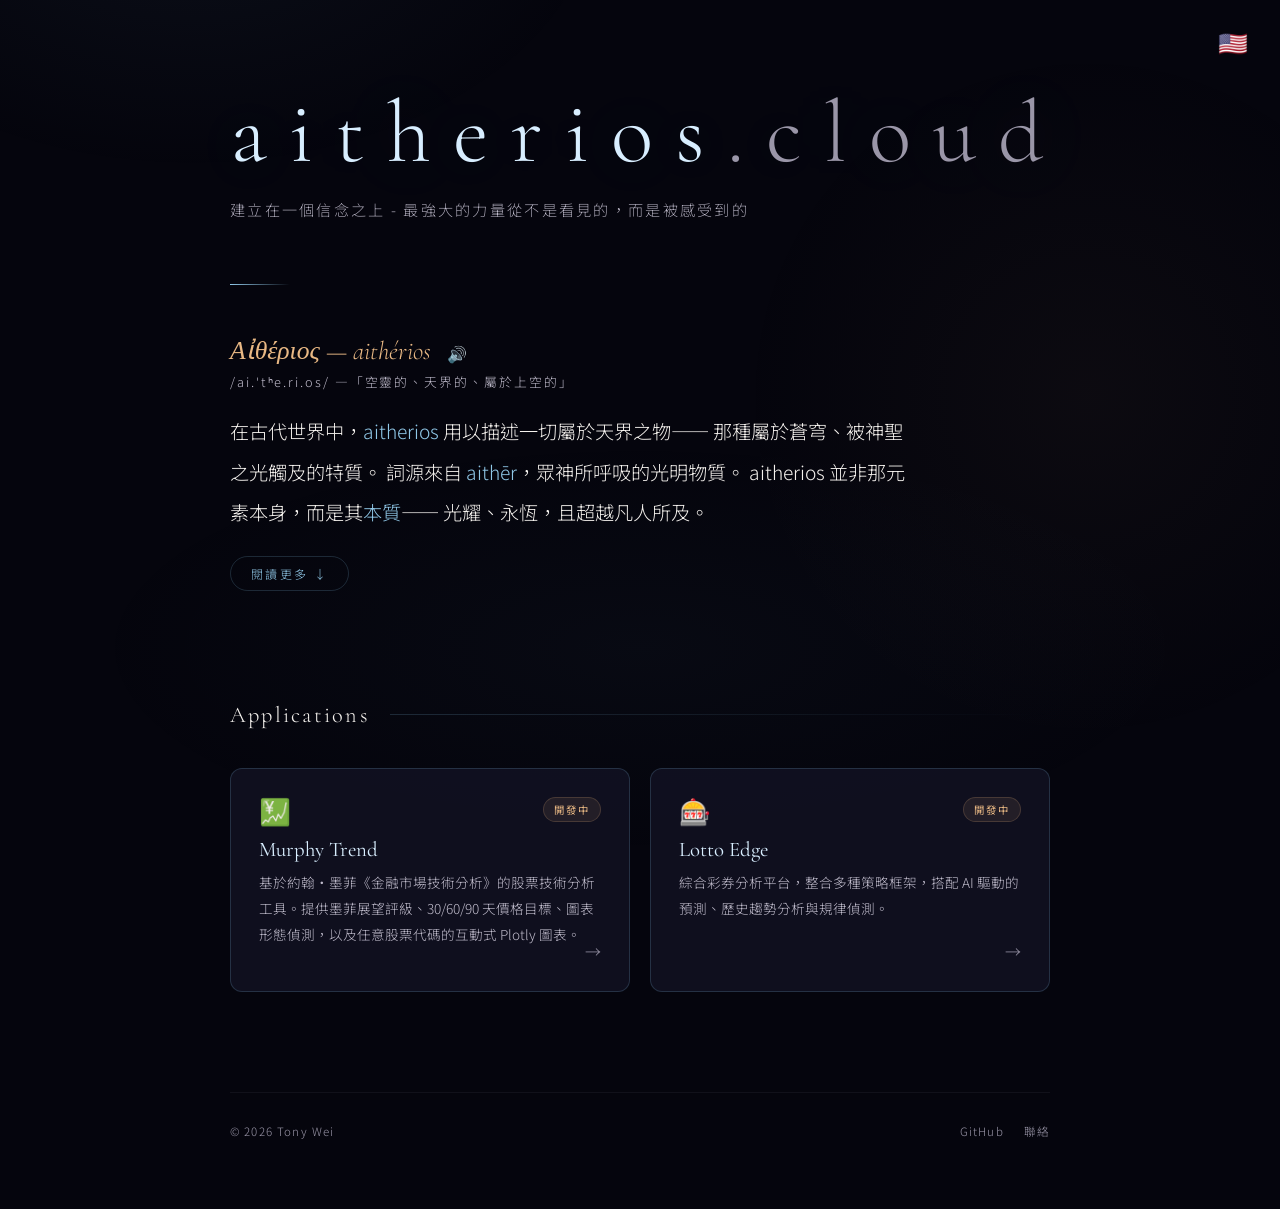
==== index-traditional.html @ 28d4dc87 "Fix page centering: revert container to 900px, reduce tagline letter-spacing Co-Authored-By: Claude " ====
<!DOCTYPE html>
<html lang="zh-Hant">
<head>
<meta charset="UTF-8">
<meta name="viewport" content="width=device-width, initial-scale=1.0">
<title>aitherios.cloud</title>
<link rel="icon" href="data:image/svg+xml,<svg xmlns='http://www.w3.org/2000/svg' viewBox='0 0 100 100'><text y='.9em' font-size='90'>✦</text></svg>">
<link href="https://fonts.googleapis.com/css2?family=Cormorant+Garamond:ital,wght@0,300;0,400;0,600;1,300;1,400&family=Libre+Franklin:wght@200;300;400;500&family=Noto+Sans+TC:wght@200;300;400;500&display=swap" rel="stylesheet">
<style>
  :root {
    --bg-deep: #05050d;
    --bg-mid: #0a0a18;
    --bg-card: rgba(18, 18, 35, 0.85);
    --bg-card-hover: rgba(28, 28, 50, 0.95);
    --border-subtle: rgba(126, 184, 218, 0.2);
    --border-hover: rgba(126, 184, 218, 0.45);
    --aether-glow: #90c8e8;
    --aether-light: #d8eeff;
    --aether-warm: #e8b884;
    --status-live: #7edf9e;
    --status-dev: #e8b884;
    --status-planned: #a8a4b8;
    --text-primary: #f5f2ee;
    --text-muted: #c0bccc;
    --text-dim: #9a96a8;
  }

  * { margin: 0; padding: 0; box-sizing: border-box; }

  body {
    background: var(--bg-deep);
    color: var(--text-primary);
    font-family: 'Noto Sans TC', 'Libre Franklin', sans-serif;
    font-weight: 300;
    overflow-x: hidden;
  }

  .atmosphere { position: fixed; inset: 0; z-index: 0; overflow: hidden; }

  .atmosphere::before {
    content: '';
    position: absolute;
    top: -40%; left: -20%; width: 140%; height: 140%;
    background: 
      radial-gradient(ellipse 600px 400px at 25% 20%, rgba(126, 184, 218, 0.06) 0%, transparent 70%),
      radial-gradient(ellipse 500px 500px at 75% 60%, rgba(212, 165, 116, 0.04) 0%, transparent 70%),
      radial-gradient(ellipse 800px 300px at 50% 80%, rgba(126, 184, 218, 0.03) 0%, transparent 70%);
    animation: drift 30s ease-in-out infinite alternate;
  }

  @keyframes drift {
    0% { transform: translate(0, 0) rotate(0deg); }
    100% { transform: translate(30px, -20px) rotate(1deg); }
  }

  .stars { position: fixed; inset: 0; z-index: 0; }

  .star {
    position: absolute; width: 2px; height: 2px;
    background: var(--aether-light); border-radius: 50%; opacity: 0;
    animation: twinkle var(--duration) ease-in-out infinite;
    animation-delay: var(--delay);
  }

  @keyframes twinkle { 0%, 100% { opacity: 0; } 50% { opacity: var(--max-opacity); } }

  .container { position: relative; z-index: 1; max-width: 900px; margin: 0 auto; padding: 0 40px; }

  .hero { min-height: 60vh; display: flex; flex-direction: column; justify-content: center; padding: 80px 0 20px; }

  .wordmark {
    font-family: 'Cormorant Garamond', serif; font-weight: 300;
    font-size: clamp(3.2rem, 8vw, 5.5rem); letter-spacing: 0.25em;
    text-transform: lowercase; color: var(--aether-light); margin-bottom: 8px;
    opacity: 0; animation: fadeUp 1.5s ease-out 0.3s forwards;
    text-shadow: 0 0 80px rgba(126, 184, 218, 0.2);
  }

  .wordmark span { color: var(--text-dim); font-weight: 300; }

  .tagline {
    font-family: 'Noto Sans TC', sans-serif; font-weight: 200;
    font-size: clamp(0.8rem, 1.8vw, 0.95rem); letter-spacing: 0.15em;
    color: var(--text-muted); margin-bottom: 60px;
    opacity: 0; animation: fadeUp 1.5s ease-out 0.6s forwards;
    max-width: 900px; line-height: 2;
  }

  .divider { width: 60px; height: 1px; background: linear-gradient(90deg, var(--aether-glow), transparent); margin-bottom: 50px; opacity: 0; animation: fadeUp 1.5s ease-out 0.8s forwards; }

  .etymology { margin-bottom: 50px; opacity: 0; animation: fadeUp 1.5s ease-out 1s forwards; }

  .greek { font-family: 'Cormorant Garamond', serif; font-size: 1.6rem; font-style: italic; color: var(--aether-warm); margin-bottom: 6px; font-weight: 300; }

  .pronunciation { font-size: 0.8rem; color: var(--text-muted); letter-spacing: 0.15em; margin-bottom: 20px; }

  .definition { font-family: 'Noto Sans TC', 'Cormorant Garamond', serif; font-size: clamp(1rem, 2.5vw, 1.2rem); line-height: 2.1; color: var(--text-primary); font-weight: 300; max-width: 680px; }
  .definition em { color: var(--aether-glow); font-style: normal; }

  .speaker-btn { background: none; border: none; cursor: pointer; font-size: 1rem; vertical-align: middle; margin-left: 6px; opacity: 0.9; transition: opacity 0.3s ease, transform 0.2s ease; padding: 2px 4px; }
  .speaker-btn:hover { opacity: 1; transform: scale(1.15); }
  .speaker-btn.playing { opacity: 1; animation: pulse-speaker 0.6s ease-in-out infinite alternate; }
  @keyframes pulse-speaker { from { transform: scale(1); } to { transform: scale(1.2); } }

  .read-more-btn { background: none; border: 1px solid var(--border-subtle); color: var(--aether-glow); font-family: 'Noto Sans TC', sans-serif; font-size: 0.75rem; font-weight: 300; letter-spacing: 0.2em; padding: 8px 20px; border-radius: 24px; cursor: pointer; margin-top: 24px; transition: all 0.4s ease; display: inline-block; }
  .read-more-btn:hover { border-color: var(--aether-glow); background: rgba(126, 184, 218, 0.06); transform: translateY(-1px); }
  .read-more-btn.expanded { border-color: var(--text-dim); color: var(--text-dim); }

  .read-more-content { max-height: 0; overflow: hidden; opacity: 0; transition: max-height 0.8s ease, opacity 0.6s ease; }
  .read-more-content.show { max-height: 1600px; opacity: 1; }

  .read-more-content .meaning { display: grid; grid-template-columns: 80px 1fr; gap: 24px; align-items: start; margin-bottom: 36px; }
  .read-more-content .meaning-label { font-size: 0.7rem; letter-spacing: 0.3em; text-transform: uppercase; color: var(--aether-glow); padding-top: 5px; text-align: right; font-family: 'Noto Sans TC', sans-serif; }
  .read-more-content .meaning-text { font-family: 'Noto Sans TC', 'Cormorant Garamond', serif; font-size: 1.05rem; line-height: 2.1; color: var(--text-muted); font-weight: 300; }
  .read-more-content .meaning-text strong { color: var(--text-primary); font-weight: 400; }
  .read-more-content .meaning-text em { color: var(--aether-glow); font-style: normal; }

  .apps-section { padding: 40px 0 100px; opacity: 0; animation: fadeUp 1.5s ease-out 1.3s forwards; }
  .section-header { display: flex; align-items: center; gap: 20px; margin-bottom: 40px; }
  .section-title { font-family: 'Cormorant Garamond', serif; font-size: 1.4rem; font-weight: 300; color: var(--text-primary); letter-spacing: 0.1em; }
  .section-line { flex: 1; height: 1px; background: linear-gradient(90deg, var(--border-subtle), transparent); }

  .apps-grid { display: grid; grid-template-columns: repeat(auto-fill, minmax(280px, 1fr)); gap: 20px; }

  .app-card { background: var(--bg-card); border: 1px solid var(--border-subtle); border-radius: 12px; padding: 28px; text-decoration: none; color: inherit; transition: all 0.4s ease; position: relative; overflow: hidden; }
  .app-card::before { content: ''; position: absolute; top: 0; left: 0; right: 0; height: 1px; background: linear-gradient(90deg, transparent, var(--aether-glow), transparent); opacity: 0; transition: opacity 0.4s ease; }
  .app-card:hover { background: var(--bg-card-hover); border-color: var(--border-hover); transform: translateY(-2px); }
  .app-card:hover::before { opacity: 0.6; }

  .app-card-header { display: flex; justify-content: space-between; align-items: flex-start; margin-bottom: 14px; }
  .app-icon { font-size: 1.6rem; line-height: 1; }
  .app-status { font-size: 0.65rem; letter-spacing: 0.2em; padding: 4px 10px; border-radius: 20px; font-weight: 400; }
  .status-live { color: var(--status-live); background: rgba(110, 207, 142, 0.1); border: 1px solid rgba(110, 207, 142, 0.2); }
  .status-dev { color: var(--status-dev); background: rgba(212, 165, 116, 0.1); border: 1px solid rgba(212, 165, 116, 0.2); }
  .status-planned { color: var(--status-planned); background: rgba(138, 134, 151, 0.1); border: 1px solid rgba(138, 134, 151, 0.2); }
  .app-name { font-family: 'Cormorant Garamond', serif; font-size: 1.3rem; font-weight: 400; color: var(--aether-light); margin-bottom: 8px; }
  .app-desc { font-size: 0.85rem; line-height: 1.9; color: var(--text-muted); margin-bottom: 16px; font-family: 'Noto Sans TC', sans-serif; }
  .app-tech { display: flex; flex-wrap: wrap; gap: 6px; }
  .tech-tag { font-size: 0.65rem; letter-spacing: 0.1em; color: var(--text-dim); background: rgba(90, 86, 104, 0.15); border: 1px solid rgba(90, 86, 104, 0.2); padding: 3px 8px; border-radius: 4px; }
  .app-arrow { position: absolute; bottom: 28px; right: 28px; color: var(--text-dim); font-size: 1rem; transition: all 0.3s ease; }
  .app-card:hover .app-arrow { color: var(--aether-glow); transform: translateX(3px); }

  .footer { padding: 30px 0; border-top: 1px solid rgba(90, 86, 104, 0.15); display: flex; justify-content: space-between; align-items: center; opacity: 0; animation: fadeUp 1.5s ease-out 1.6s forwards; margin-bottom: 40px; }
  .footer-text { font-size: 0.72rem; color: var(--text-dim); letter-spacing: 0.1em; }
  .footer-links { display: flex; gap: 20px; }
  .footer-links a { font-size: 0.72rem; color: var(--text-dim); text-decoration: none; letter-spacing: 0.1em; transition: color 0.3s ease; }
  .footer-links a:hover { color: var(--aether-glow); }

  .lang-switch { position: fixed; top: 24px; right: 32px; z-index: 10; }
  .lang-switch a { font-size: 1.5rem; text-decoration: none; opacity: 1; transition: opacity 0.3s ease, transform 0.2s ease; display: inline-block; }
  .lang-switch a:hover { opacity: 1; transform: scale(1.15); }

  @keyframes fadeUp { from { opacity: 0; transform: translateY(20px); } to { opacity: 1; transform: translateY(0); } }

  @media (max-width: 600px) {
    .container { padding: 0 24px; }
    .read-more-content .meaning { grid-template-columns: 1fr; gap: 6px; }
    .read-more-content .meaning-label { text-align: left; }
    .apps-grid { grid-template-columns: 1fr; }
    .footer { flex-direction: column; gap: 12px; text-align: center; }
  }
</style>
</head>
<body>

<div class="lang-switch"><a href="index.html" title="English">🇺🇸</a></div>
<div class="atmosphere"></div>
<div class="stars" id="stars"></div>

<div class="container">
  <section class="hero">
    <h1 class="wordmark">aitherios<span>.cloud</span></h1>
    <p class="tagline">建立在一個信念之上 - 最強大的力量從不是看見的，而是被感受到的</p>

    <div class="divider"></div>

    <section class="etymology">
      <p class="greek">Αἰθέριος — aithérios <button class="speaker-btn" onclick="speakAitherios()" title="聆聽發音">🔊</button></p>
      <p class="pronunciation">/ai.ˈtʰe.ri.os/ —「空靈的、天界的、屬於上空的」</p>
      <p class="definition">
        在古代世界中，<em>aitherios</em> 用以描述一切屬於天界之物——
        那種屬於蒼穹、被神聖之光觸及的特質。
        詞源來自 <em>aithēr</em>，眾神所呼吸的光明物質。
        aitherios 並非那元素本身，而是其<em>本質</em>——
        光耀、永恆，且超越凡人所及。
      </p>
      <button class="read-more-btn" id="readMoreBtn" onclick="toggleReadMore()">閱讀更多 ↓</button>
      <div class="read-more-content" id="readMoreContent">
        <div class="meaning" style="margin-top: 30px;">
          <span class="meaning-label">詞源</span>
          <p class="meaning-text">
            <strong>源自 αἴθειν ——「燃燒、發光」。</strong> 這個詞的根源蘊含著火焰。
            古希臘人相信，在凡人所呼吸的塵世空氣之上，
            存在著一種更高、更純淨的物質——光明且不朽——
            唯有神祇得以呼吸。這便是 <em>aithēr</em>，光耀的上層天空。
          </p>
        </div>
        <div class="meaning">
          <span class="meaning-label">哲學</span>
          <p class="meaning-text">
            <strong>亞里斯多德的「第五元素」。</strong> 雖然柏拉圖曾暗示其存在，
            但真正將以太形式化為第五元素——<em>quinta essentia</em>——的是亞里斯多德。
            它不同於土、水、火、氣四種塵世元素；
            後者直線運動且會衰敗，而以太則作圓周運動，
            永恆不滅，構成天體本身。
          </p>
        </div>
        <div class="meaning">
          <span class="meaning-label">物理</span>
          <p class="meaning-text">
            <strong>發光以太。</strong> 到了十九世紀，物理學家重新想像以太為
            光波在虛空中傳播的無形媒介——
            宇宙空間本身的結構。
            1887 年的米開耳孫–莫雷實驗未能發現其蹤跡，
            為愛因斯坦的相對論鋪平道路。
            然而那種直覺仍然延續：
            空間並非真正的空無，而是充滿看不見的力量。
          </p>
        </div>
        <div class="meaning">
          <span class="meaning-label">傳承</span>
          <p class="meaning-text">
            <strong>Αἰθέριος —— 形容詞，本質。</strong> 當 <em>aithēr</em> 指稱物質本身，
            <em>aithérios</em> 描述的是參與其中之物——
            那種空靈、天界的特質，
            並非事物本身，而是被神聖觸及的狀態。
            這正是 <em>aitherios.cloud</em> 名稱所承載的意涵。
          </p>
        </div>
        <div class="meaning">
          <span class="meaning-label">神話</span>
          <p class="meaning-text">
            <strong>第五元素。</strong> 當土、水、火、氣構成凡世，
            以太則是神性的物質——
            不朽、永恆、光耀不滅——
            充滿眾神呼吸、群星燃燒的天界穹頂。
          </p>
        </div>
        <div class="meaning">
          <span class="meaning-label">科學</span>
          <p class="meaning-text">
            <strong>無形的媒介。</strong> 數個世紀以來，物理學家相信以太瀰漫於整個空間——
            一種看不見的結構，使光波得以在宇宙中傳播。
            雖然此理論被否定，但那個概念仍然存在：
            有某種力量將一切連結。
          </p>
        </div>
        <div class="meaning">
          <span class="meaning-label">此刻</span>
          <p class="meaning-text">
            <strong>重新想像的雲端。</strong> 若古代以太是天地之間的媒介，
            那麼現代雲端則是思想與創造之間的媒介。
            無形、無所不在，並閃耀著可能性的光芒。
          </p>
        </div>
      </div>
    </section>
  </section>

  <!-- 應用程式 -->
  <section class="apps-section">
    <div class="section-header">
      <h2 class="section-title">Applications</h2>
      <div class="section-line"></div>
    </div>
    <div class="apps-grid" id="apps-grid"></div>
  </section>

  <footer class="footer">
    <span class="footer-text">© 2026 Tony Wei</span>
    <div class="footer-links">
      <a href="https://github.com" target="_blank">GitHub</a>
      <a href="mailto:tonywei168@gmail.com">聯絡</a>
    </div>
  </footer>
</div>

<script>
  function speakAitherios() {
    const btn = document.querySelector('.speaker-btn');
    if ('speechSynthesis' in window) {
      window.speechSynthesis.cancel();
      const utterance = new SpeechSynthesisUtterance('αιθέριος');
      utterance.rate = 0.75;
      utterance.pitch = 1;
      utterance.lang = 'el-GR';
      const voices = window.speechSynthesis.getVoices();
      const preferred = voices.find(v => v.lang.startsWith('el')) || voices.find(v => v.lang.startsWith('en'));
      if (preferred) utterance.voice = preferred;
      btn.classList.add('playing');
      utterance.onend = () => btn.classList.remove('playing');
      utterance.onerror = () => btn.classList.remove('playing');
      window.speechSynthesis.speak(utterance);
    }
  }

  if ('speechSynthesis' in window) {
    window.speechSynthesis.getVoices();
    window.speechSynthesis.onvoiceschanged = () => window.speechSynthesis.getVoices();
  }

  function toggleReadMore() {
    const content = document.getElementById('readMoreContent');
    const btn = document.getElementById('readMoreBtn');
    if (content.classList.contains('show')) {
      content.classList.remove('show');
      btn.classList.remove('expanded');
      btn.textContent = '閱讀更多 \u2193';
    } else {
      content.classList.add('show');
      btn.classList.add('expanded');
      btn.textContent = '收起 \u2191';
    }
  }

  const APPS = [
    {
      name: "Murphy Trend",
      icon: "💹 ",
      description: "基於約翰·墨菲《金融市場技術分析》的股票技術分析工具。提供墨菲展望評級、30/60/90 天價格目標、圖表形態偵測，以及任意股票代碼的互動式 Plotly 圖表。",
      status: "dev",
      url: "https://murphy-trend.aitherios.cloud",
    },
    {
      name: "Lotto Edge",
      icon: "🎰",
      description: "綜合彩券分析平台，整合多種策略框架，搭配 AI 驅動的預測、歷史趨勢分析與規律偵測。",
      status: "dev",
      url: "https://lotto-edge.aitherios.cloud",
    },
  ];

  const statusLabels = { live: { text: "上線中", class: "status-live" }, dev: { text: "開發中", class: "status-dev" }, planned: { text: "規劃中", class: "status-planned" } };
  const grid = document.getElementById('apps-grid');
  APPS.forEach(app => {
    const s = statusLabels[app.status] || statusLabels.planned;
    const card = document.createElement('a');
    card.className = 'app-card';
    card.href = app.url;
    card.target = '_blank';
    card.rel = 'noopener noreferrer';
    card.innerHTML = `<div class="app-card-header"><span class="app-icon">${app.icon}</span><span class="app-status ${s.class}">${s.text}</span></div><h3 class="app-name">${app.name}</h3><p class="app-desc">${app.description}</p><span class="app-arrow">→</span>`;
    grid.appendChild(card);
  });

  const starsContainer = document.getElementById('stars');
  for (let i = 0; i < 80; i++) {
    const star = document.createElement('div');
    star.className = 'star';
    star.style.left = Math.random() * 100 + '%';
    star.style.top = Math.random() * 100 + '%';
    star.style.setProperty('--duration', (3 + Math.random() * 6) + 's');
    star.style.setProperty('--delay', Math.random() * 5 + 's');
    star.style.setProperty('--max-opacity', (0.15 + Math.random() * 0.4).toFixed(2));
    if (Math.random() > 0.7) { star.style.width = '3px'; star.style.height = '3px'; }
    starsContainer.appendChild(star);
  }
</script>
</body>
</html>
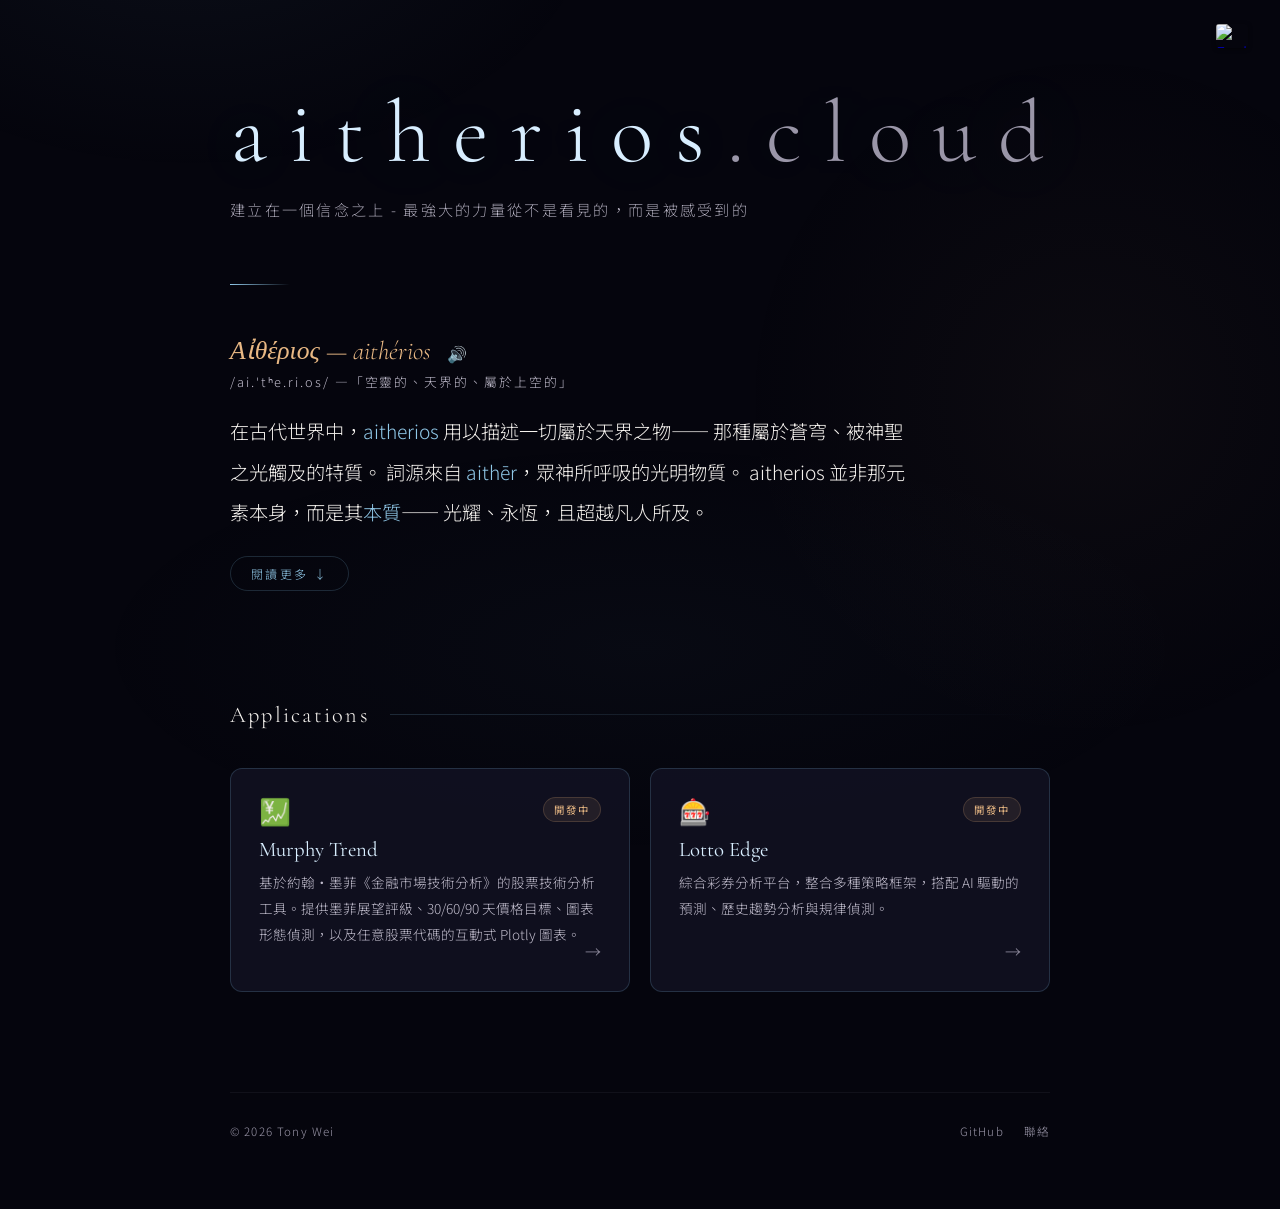
==== commit f50cd721: "fix pronounce and flages" ====
--- a/index-traditional.html
+++ b/index-traditional.html
@@ -148,8 +148,9 @@
   .footer-links a:hover { color: var(--aether-glow); }
 
   .lang-switch { position: fixed; top: 24px; right: 32px; z-index: 10; }
-  .lang-switch a { font-size: 1.5rem; text-decoration: none; opacity: 1; transition: opacity 0.3s ease, transform 0.2s ease; display: inline-block; }
+  .lang-switch a { text-decoration: none; opacity: 1; transition: opacity 0.3s ease, transform 0.2s ease; display: inline-block; }
   .lang-switch a:hover { opacity: 1; transform: scale(1.15); }
+  .lang-switch img { width: 32px; height: 24px; display: block; border-radius: 3px; box-shadow: 0 1px 4px rgba(0,0,0,0.4); }
 
   @keyframes fadeUp { from { opacity: 0; transform: translateY(20px); } to { opacity: 1; transform: translateY(0); } }
 
@@ -164,7 +165,7 @@
 </head>
 <body>
 
-<div class="lang-switch"><a href="index.html" title="English">🇺🇸</a></div>
+<div class="lang-switch"><a href="index.html" title="English"><img src="https://flagcdn.com/32x24/us.png" srcset="https://flagcdn.com/64x48/us.png 2x" alt="English"></a></div>
 <div class="atmosphere"></div>
 <div class="stars" id="stars"></div>
 
@@ -176,7 +177,7 @@
     <div class="divider"></div>
 
     <section class="etymology">
-      <p class="greek">Αἰθέριος — aithérios <button class="speaker-btn" onclick="speakAitherios()" title="聆聽發音">🔊</button></p>
+      <p class="greek">Αἰθέριος — aithérios <button class="speaker-btn" onclick="document.getElementById('aitherios-audio').play()" title="聆聽發音">🔊</button><audio id="aitherios-audio" src="aitherios.mp3"></audio></p>
       <p class="pronunciation">/ai.ˈtʰe.ri.os/ —「空靈的、天界的、屬於上空的」</p>
       <p class="definition">
         在古代世界中，<em>aitherios</em> 用以描述一切屬於天界之物——
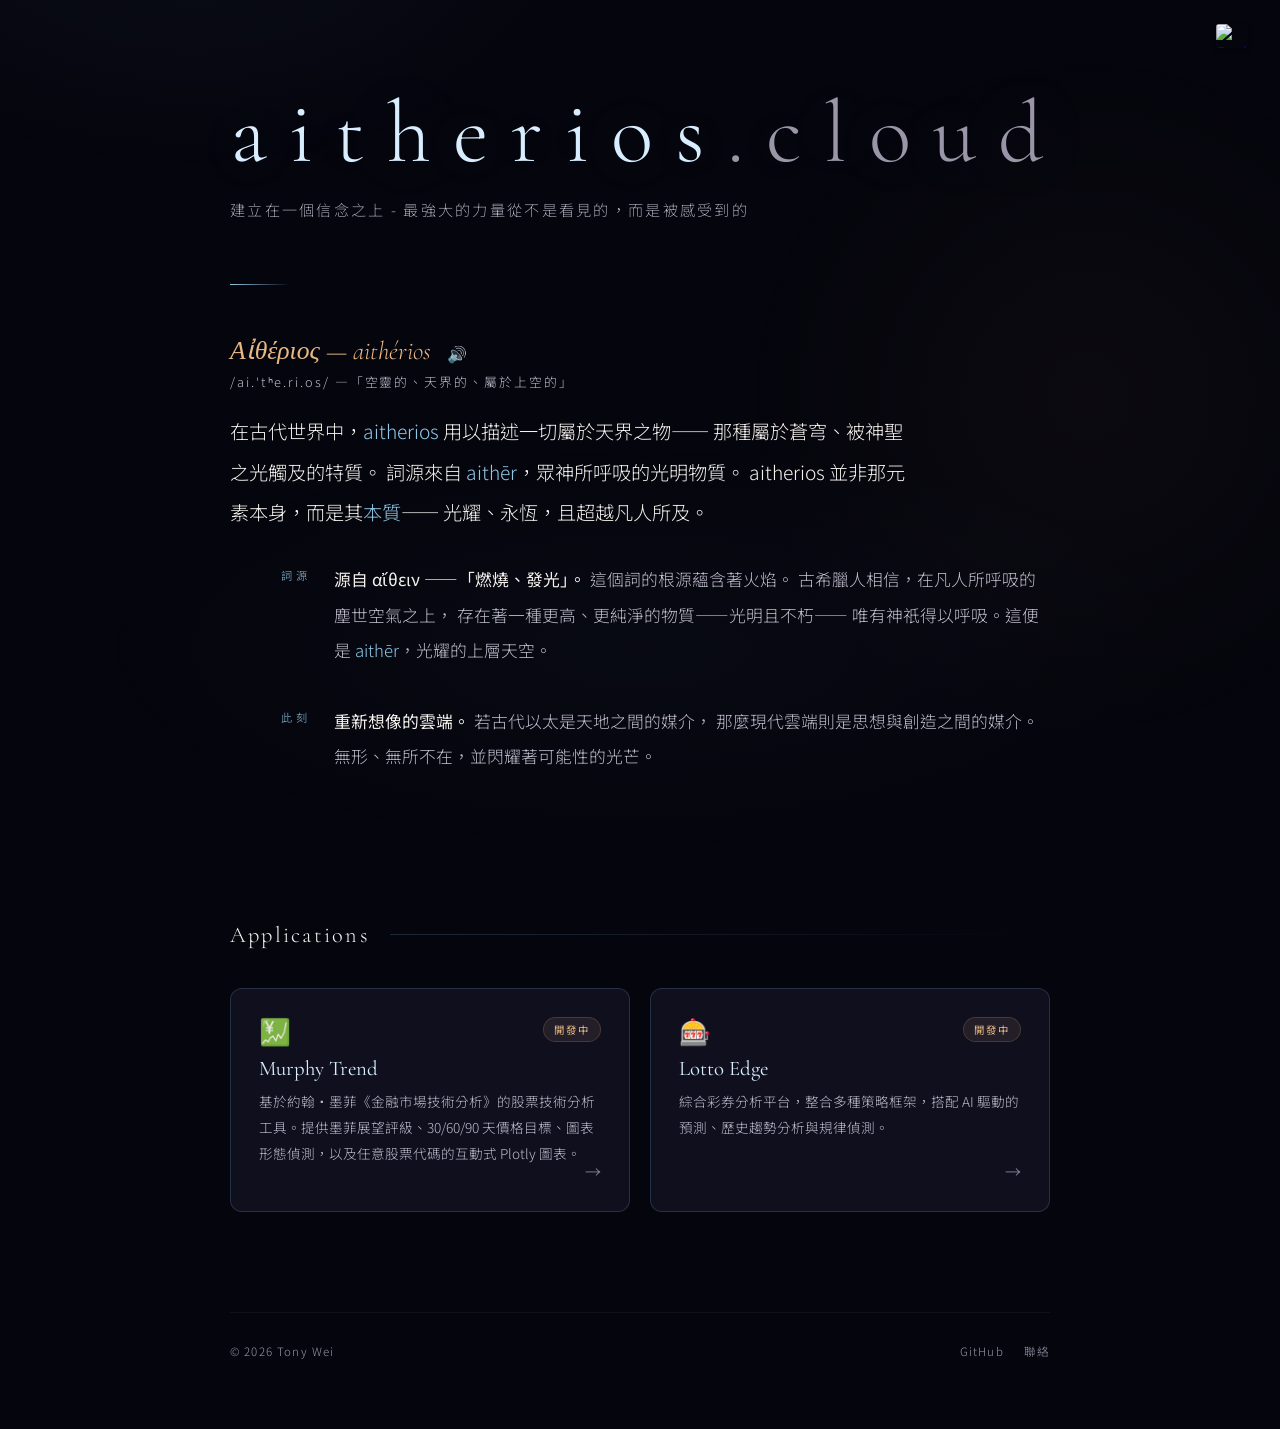
==== commit c2820a55: "fix:" ====
--- a/index-traditional.html
+++ b/index-traditional.html
@@ -103,12 +103,7 @@
   .speaker-btn.playing { opacity: 1; animation: pulse-speaker 0.6s ease-in-out infinite alternate; }
   @keyframes pulse-speaker { from { transform: scale(1); } to { transform: scale(1.2); } }
 
-  .read-more-btn { background: none; border: 1px solid var(--border-subtle); color: var(--aether-glow); font-family: 'Noto Sans TC', sans-serif; font-size: 0.75rem; font-weight: 300; letter-spacing: 0.2em; padding: 8px 20px; border-radius: 24px; cursor: pointer; margin-top: 24px; transition: all 0.4s ease; display: inline-block; }
-  .read-more-btn:hover { border-color: var(--aether-glow); background: rgba(126, 184, 218, 0.06); transform: translateY(-1px); }
-  .read-more-btn.expanded { border-color: var(--text-dim); color: var(--text-dim); }
-
-  .read-more-content { max-height: 0; overflow: hidden; opacity: 0; transition: max-height 0.8s ease, opacity 0.6s ease; }
-  .read-more-content.show { max-height: 1600px; opacity: 1; }
+  .read-more-content { max-height: none; overflow: visible; opacity: 1; }
 
   .read-more-content .meaning { display: grid; grid-template-columns: 80px 1fr; gap: 24px; align-items: start; margin-bottom: 36px; }
   .read-more-content .meaning-label { font-size: 0.7rem; letter-spacing: 0.3em; text-transform: uppercase; color: var(--aether-glow); padding-top: 5px; text-align: right; font-family: 'Noto Sans TC', sans-serif; }
@@ -186,7 +181,6 @@
         aitherios 並非那元素本身，而是其<em>本質</em>——
         光耀、永恆，且超越凡人所及。
       </p>
-      <button class="read-more-btn" id="readMoreBtn" onclick="toggleReadMore()">閱讀更多 ↓</button>
       <div class="read-more-content" id="readMoreContent">
         <div class="meaning" style="margin-top: 30px;">
           <span class="meaning-label">詞源</span>
@@ -197,6 +191,7 @@
             唯有神祇得以呼吸。這便是 <em>aithēr</em>，光耀的上層天空。
           </p>
         </div>
+        <!--
         <div class="meaning">
           <span class="meaning-label">哲學</span>
           <p class="meaning-text">
@@ -247,6 +242,7 @@
             有某種力量將一切連結。
           </p>
         </div>
+      -->
         <div class="meaning">
           <span class="meaning-label">此刻</span>
           <p class="meaning-text">
@@ -301,20 +297,6 @@
     window.speechSynthesis.onvoiceschanged = () => window.speechSynthesis.getVoices();
   }
 
-  function toggleReadMore() {
-    const content = document.getElementById('readMoreContent');
-    const btn = document.getElementById('readMoreBtn');
-    if (content.classList.contains('show')) {
-      content.classList.remove('show');
-      btn.classList.remove('expanded');
-      btn.textContent = '閱讀更多 \u2193';
-    } else {
-      content.classList.add('show');
-      btn.classList.add('expanded');
-      btn.textContent = '收起 \u2191';
-    }
-  }
-
   const APPS = [
     {
       name: "Murphy Trend",
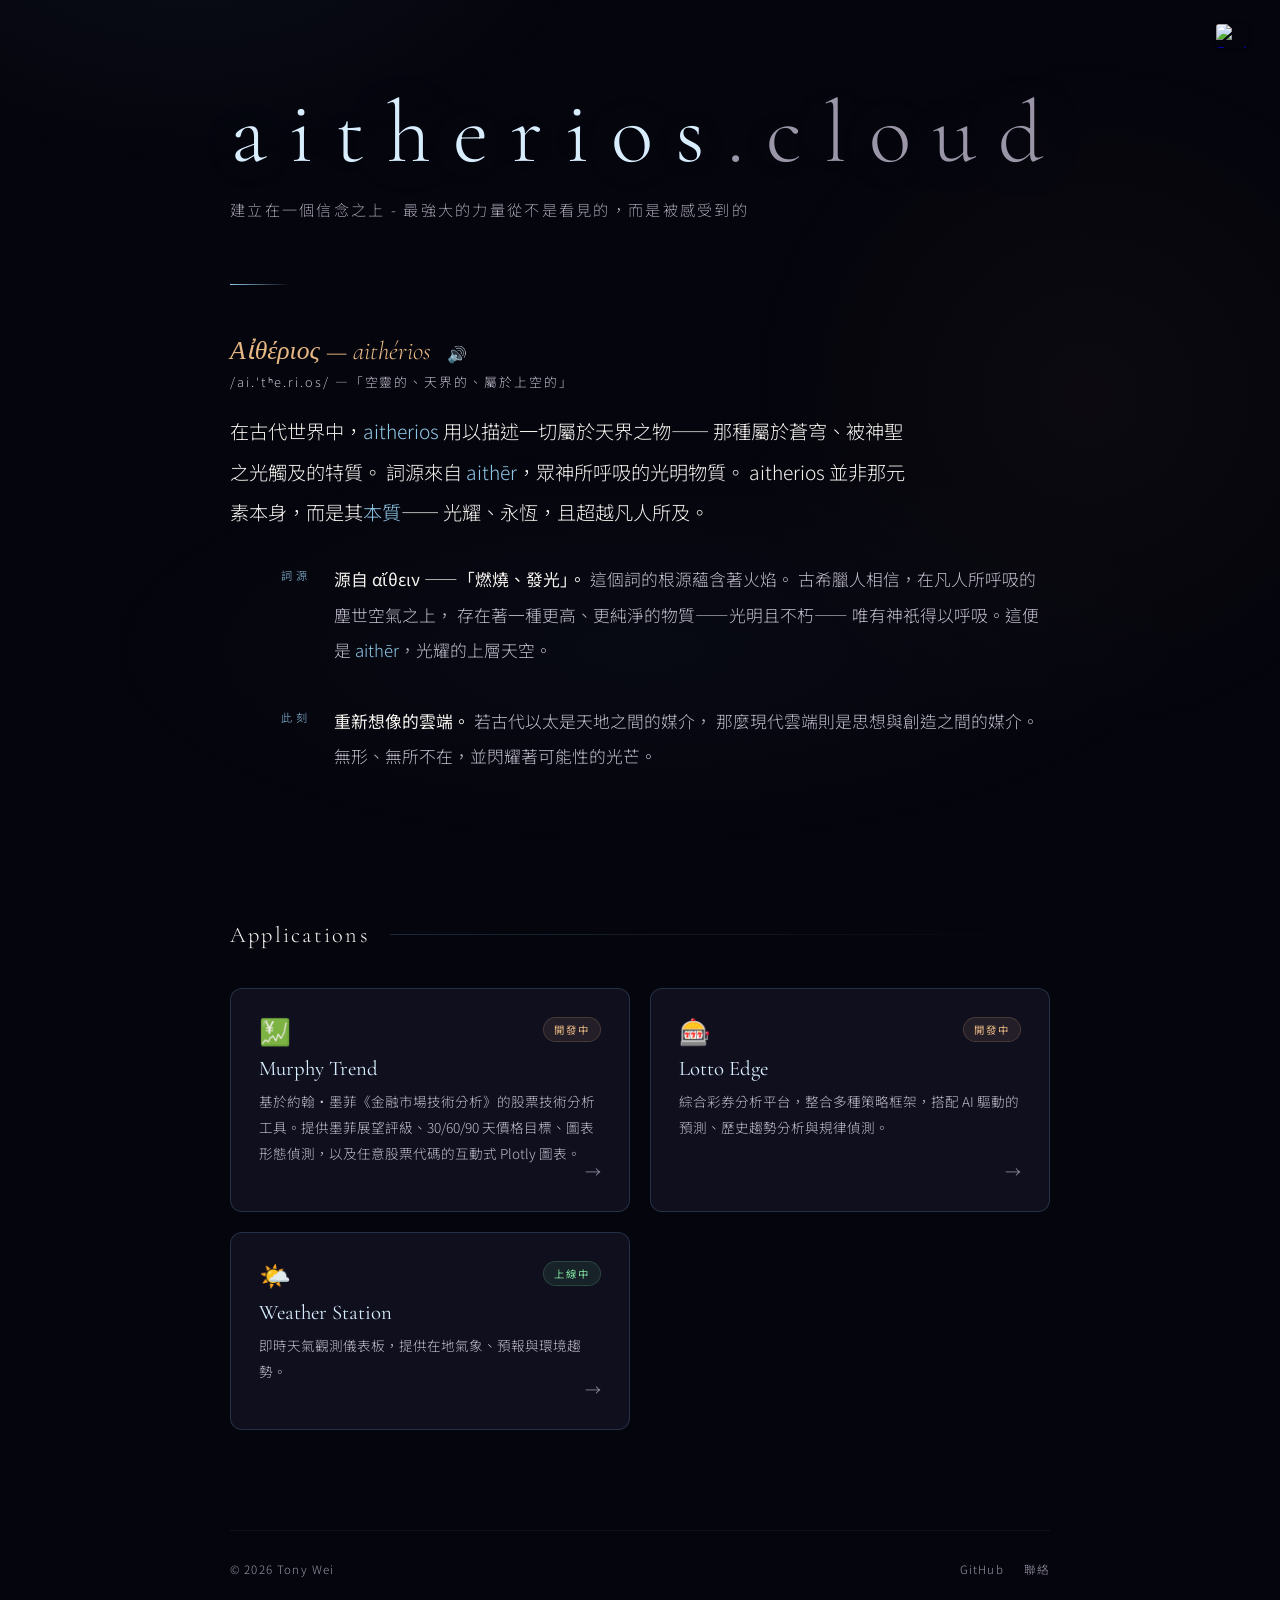
==== commit 37145aa9: "add weather" ====
--- a/index-traditional.html
+++ b/index-traditional.html
@@ -312,6 +312,13 @@
       status: "dev",
       url: "https://lotto-edge.aitherios.cloud",
     },
+    {
+      name: "Weather Station",
+      icon: "🌤️",
+      description: "即時天氣觀測儀表板，提供在地氣象、預報與環境趨勢。",
+      status: "live",
+      url: "https://weather-station.aitherios.cloud/",
+    },
   ];
 
   const statusLabels = { live: { text: "上線中", class: "status-live" }, dev: { text: "開發中", class: "status-dev" }, planned: { text: "規劃中", class: "status-planned" } };
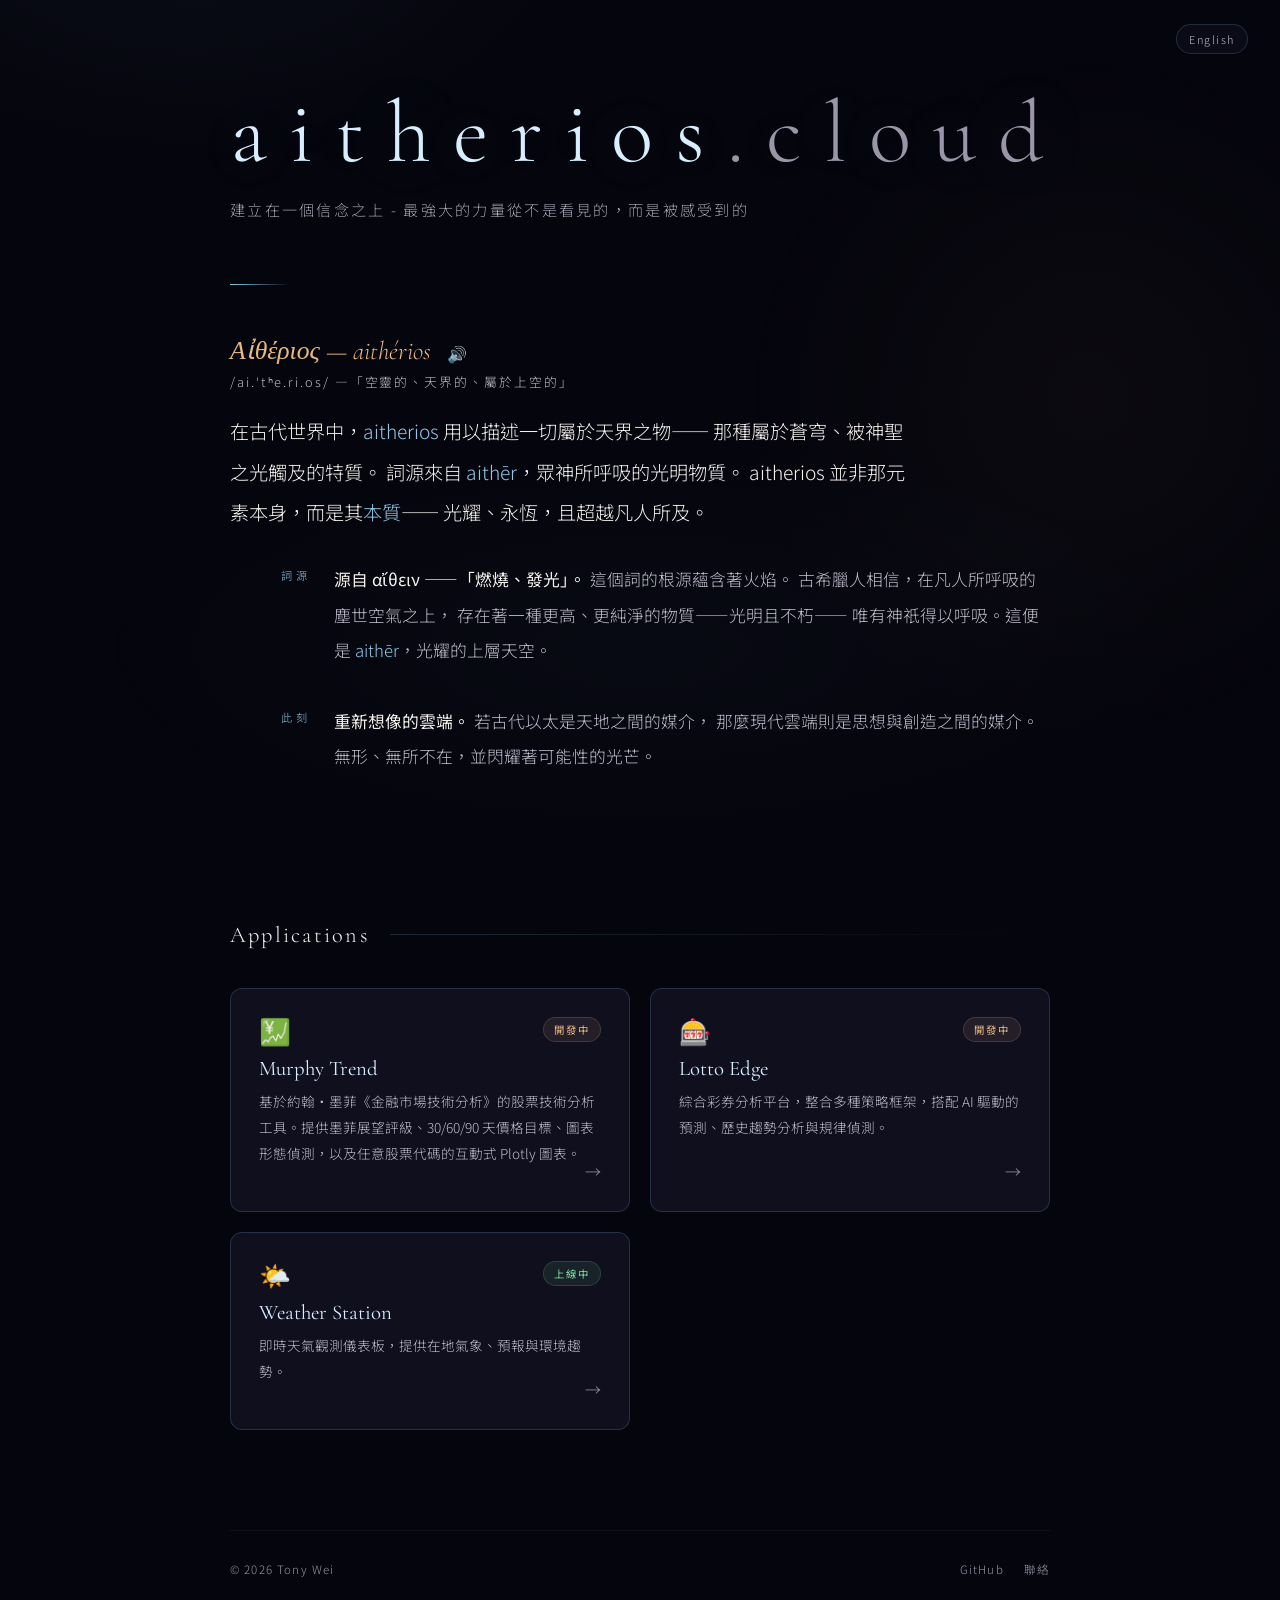
==== commit b870ecb1: "Replace language flags with text labels" ====
--- a/index-traditional.html
+++ b/index-traditional.html
@@ -143,9 +143,20 @@
   .footer-links a:hover { color: var(--aether-glow); }
 
   .lang-switch { position: fixed; top: 24px; right: 32px; z-index: 10; }
-  .lang-switch a { text-decoration: none; opacity: 1; transition: opacity 0.3s ease, transform 0.2s ease; display: inline-block; }
-  .lang-switch a:hover { opacity: 1; transform: scale(1.15); }
-  .lang-switch img { width: 32px; height: 24px; display: block; border-radius: 3px; box-shadow: 0 1px 4px rgba(0,0,0,0.4); }
+  .lang-switch a {
+    text-decoration: none;
+    opacity: 1;
+    transition: opacity 0.3s ease, transform 0.2s ease, border-color 0.3s ease;
+    display: inline-block;
+    font-size: 0.68rem;
+    letter-spacing: 0.14em;
+    color: var(--text-muted);
+    border: 1px solid var(--border-subtle);
+    border-radius: 999px;
+    padding: 6px 12px;
+    background: rgba(18, 18, 35, 0.55);
+  }
+  .lang-switch a:hover { opacity: 1; transform: scale(1.06); border-color: var(--border-hover); }
 
   @keyframes fadeUp { from { opacity: 0; transform: translateY(20px); } to { opacity: 1; transform: translateY(0); } }
 
@@ -160,7 +171,7 @@
 </head>
 <body>
 
-<div class="lang-switch"><a href="index.html" title="English"><img src="https://flagcdn.com/32x24/us.png" srcset="https://flagcdn.com/64x48/us.png 2x" alt="English"></a></div>
+<div class="lang-switch"><a href="index.html" title="Switch to English" aria-label="切換到 English">English</a></div>
 <div class="atmosphere"></div>
 <div class="stars" id="stars"></div>
 
@@ -268,7 +279,7 @@
     <span class="footer-text">© 2026 Tony Wei</span>
     <div class="footer-links">
       <a href="https://github.com" target="_blank">GitHub</a>
-      <a href="mailto:tonywei168@gmail.com">聯絡</a>
+      <a href="mailto:twx6688@gmail.com">聯絡</a>
     </div>
   </footer>
 </div>
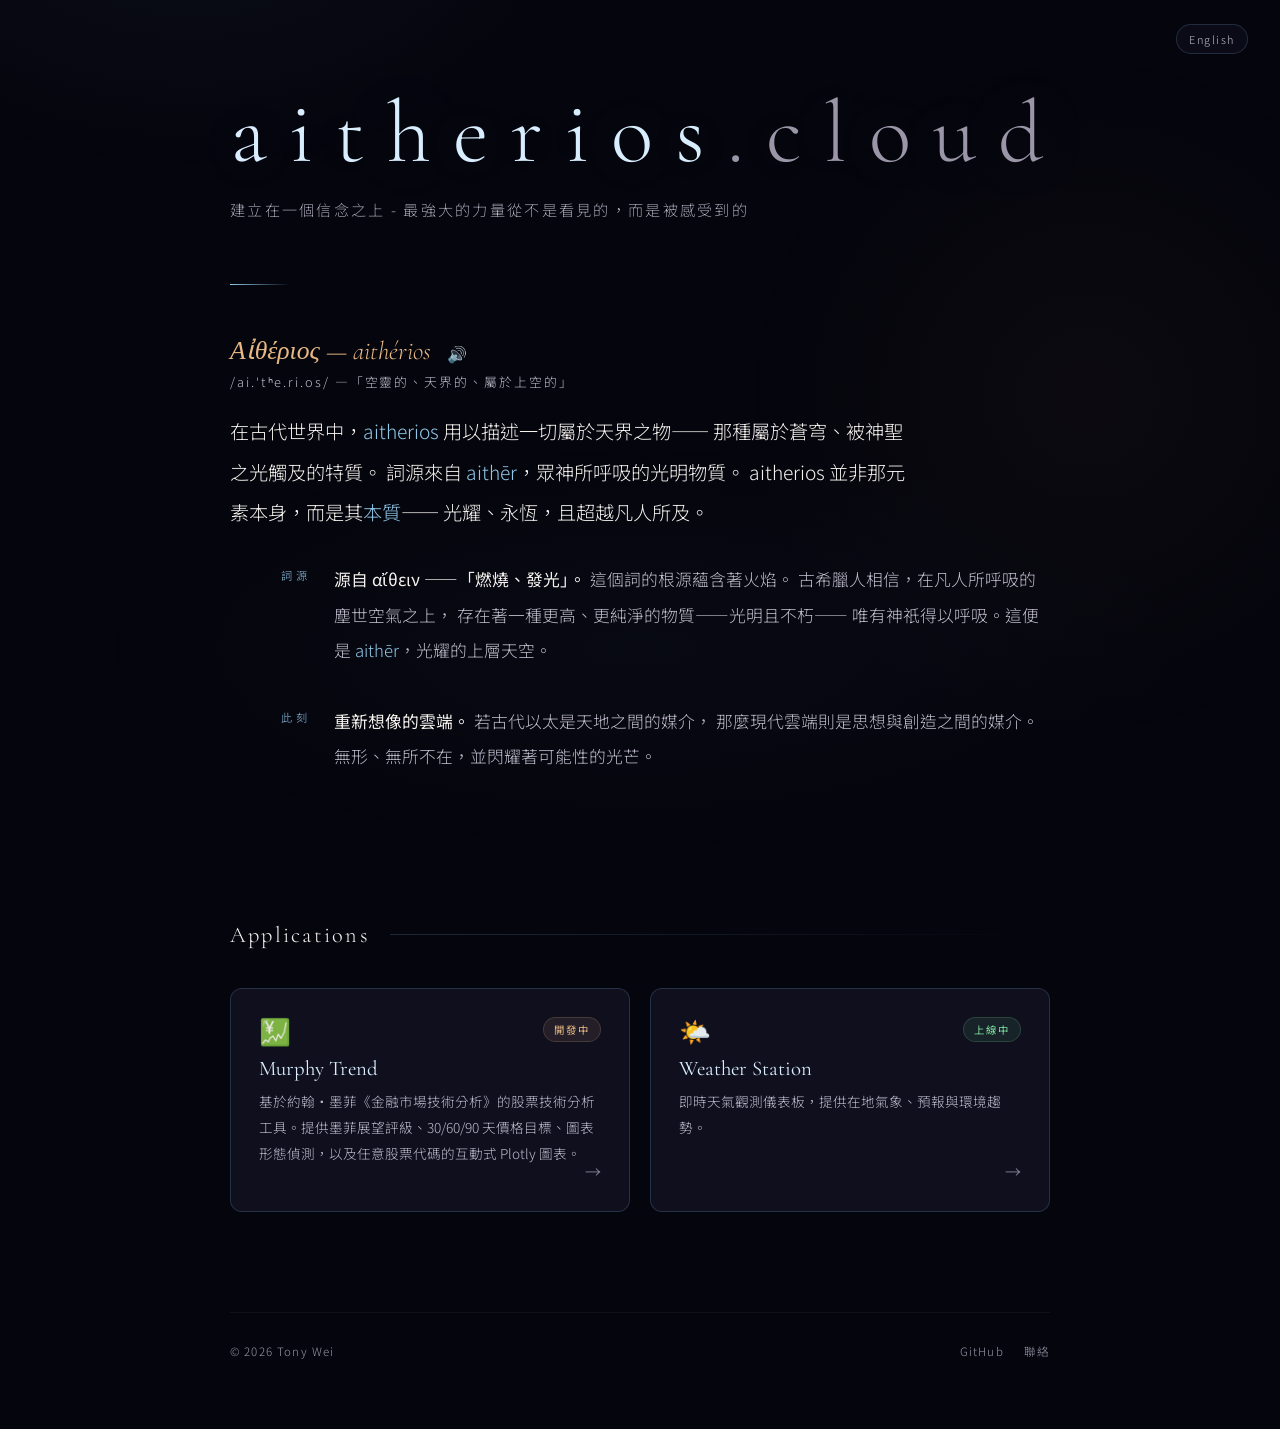
==== commit 41f8da98: "Remove Lotto Edge from application list Removed Lotto Edge entry from the application list." ====
--- a/index-traditional.html
+++ b/index-traditional.html
@@ -316,13 +316,7 @@
       status: "dev",
       url: "https://murphy-trend.aitherios.cloud",
     },
-    {
-      name: "Lotto Edge",
-      icon: "🎰",
-      description: "綜合彩券分析平台，整合多種策略框架，搭配 AI 驅動的預測、歷史趨勢分析與規律偵測。",
-      status: "dev",
-      url: "https://lotto-edge.aitherios.cloud",
-    },
+    
     {
       name: "Weather Station",
       icon: "🌤️",
